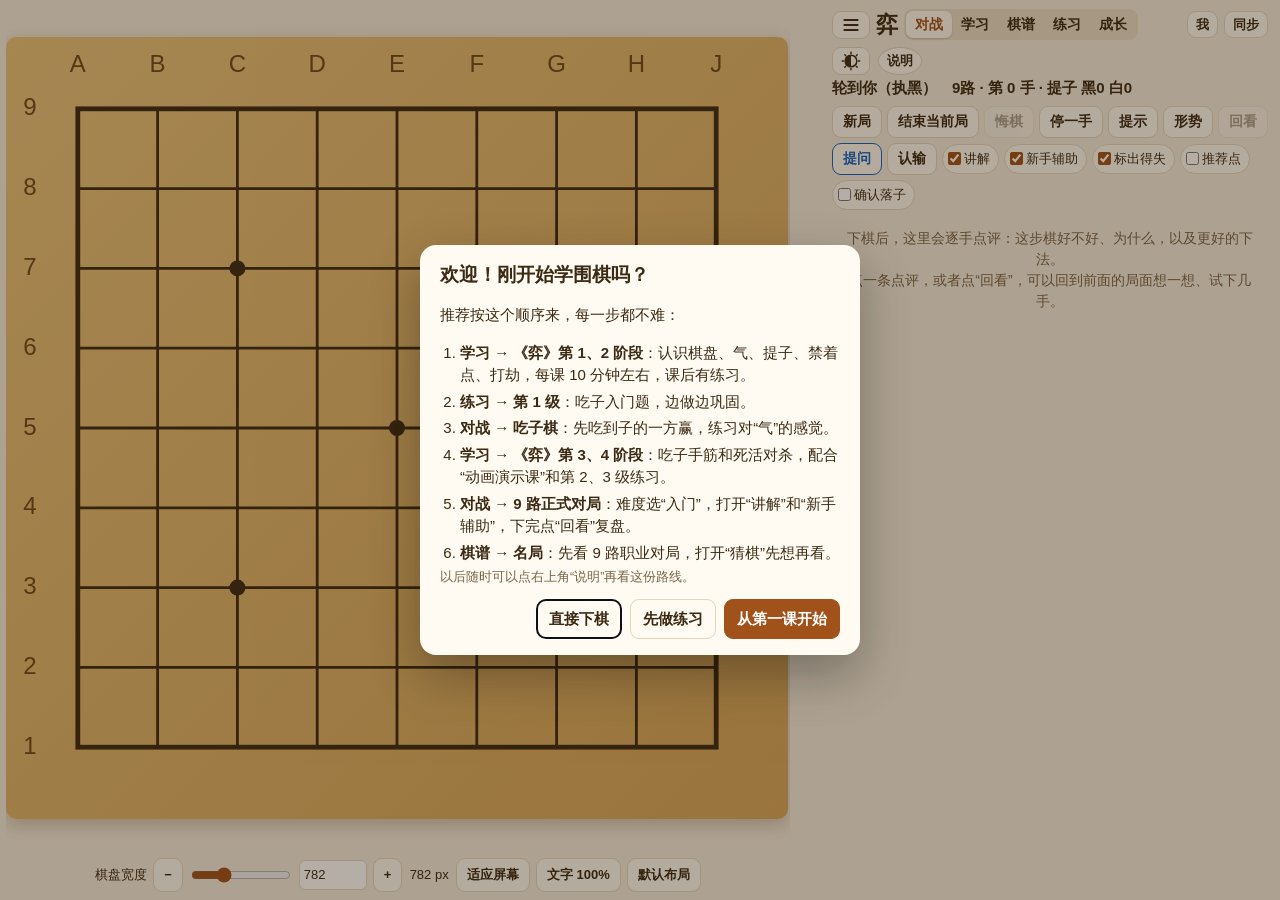
==== index.html @ 9d94fc03 "Publish web from d13f7ec43fe622331fa1c28236cfd9b14bc04760" ====
<!doctype html>
<html lang="zh-CN" data-game="go">
<head>
  <meta charset="utf-8">
  <meta name="viewport" content="width=device-width, initial-scale=1, viewport-fit=cover">
  <meta name="apple-mobile-web-app-capable" content="yes">
  <meta name="mobile-web-app-capable" content="yes">
  <meta name="apple-mobile-web-app-status-bar-style" content="default">
  <meta name="apple-mobile-web-app-title" content="弈">
  <meta name="theme-color" content="#f4ebdd">
  <script>try{var t=localStorage.getItem('weiqi-theme')||(matchMedia('(prefers-color-scheme: dark)').matches?'dark':'light');document.documentElement.dataset.theme=t;}catch(e){}</script>
  <meta name="color-scheme" content="light">
  <link rel="manifest" href="manifest.webmanifest">
  <link rel="apple-touch-icon" href="icons/icon-180.png">
  <link rel="icon" type="image/png" href="icons/icon-192.png">
  <link rel="stylesheet" href="app.css">
  <title>弈</title>
</head>
<body>
<div id="app">
  <header id="top">
    <h1>弈</h1>
    <div class="tabs" role="tablist">
      <button id="tabPlay" role="tab">对战</button>
      <button id="tabStudy" role="tab">学习</button>
      <button id="tabGames" role="tab">棋谱</button>
      <button id="tabPractice" role="tab">练习</button>
      <button id="tabGrowth" role="tab">成长</button>
    </div>
    <button id="btnUser" class="small user-chip">我</button>
    <button id="btnSync" class="small">同步</button>
    <button id="btnTheme" class="small" title="白天 / 夜晚" aria-label="切换白天 / 夜晚"><svg viewBox="0 0 24 24" fill="none" stroke="currentColor" stroke-width="1.8" stroke-linecap="round"><path d="M12 5a7 7 0 0 0 0 14z" fill="currentColor" stroke="none"/><path d="M12 5a7 7 0 0 1 0 14a5 5 0 0 0 0-14z" fill="currentColor" stroke="none" opacity=".35"/><circle cx="12" cy="12" r="7"/><path d="M12 1.5v1.5M12 21v1.5M4.6 4.6l1 1M18.4 18.4l1 1M1.5 12H3M21 12h1.5M4.6 19.4l1-1M18.4 5.6l1-1"/></svg></button>
    <button id="btnHelp" class="small">说明</button>
  </header>

  <section id="boardWrap">
    <canvas id="board" aria-label="棋盘"></canvas>
  </section>

  <aside id="side">
    <div id="wrBox" hidden>
      <div class="wr-labels"><span id="wrLeft"></span><span id="wrRight"></span></div>
      <div class="wrbar"><div id="wrFill"></div></div>
    </div>
    <div id="status"></div>

    <!-- 对战 -->
    <div id="playBar" class="bar">
      <button id="btnNew">新局</button>
      <button id="btnEnd" title="停止本局并保留棋谱，不计胜负">结束当前局</button>
      <button id="btnUndo">悔棋</button>
      <button id="btnPass">停一手</button>
      <button id="btnHint">提示</button>
      <button id="btnOwn">形势</button>
      <button id="btnReview">回看</button>
      <button id="btnAsk" class="ask-btn">提问</button>
      <button id="btnResign">认输</button>
      <label class="chip"><input type="checkbox" id="chkCoach">讲解</label>
      <label class="chip"><input type="checkbox" id="chkHelper">新手辅助</label>
      <label class="chip"><input type="checkbox" id="chkMarks">标出得失</label>
      <label class="chip"><input type="checkbox" id="chkCands">推荐点</label>
      <label class="chip"><input type="checkbox" id="chkConfirm">确认落子</label>
    </div>

    <!-- 回看（不改变对局） -->
    <div id="reviewBar" class="bar review" hidden>
      <b id="reviewText"></b>
      <button id="btnRvPrev">上一步</button>
      <button id="btnRvNext">下一步</button>
      <button id="btnRvClear">清除试下</button>
      <button id="btnRvBack" class="primary">回到当前</button>
    </div>

    <!-- 学习：课程与棋谱 -->
    <div id="studyBar" class="bar" hidden>
      <select id="selGame"></select>
      <button id="btnLsPrev">上一课</button>
      <button id="btnLsNext" class="primary">下一课</button>
      <button id="btnFirst">第一手</button>
      <button id="btnPrev">上一手</button>
      <button id="btnNext" class="primary">下一手</button>
      <button id="btnLast">最后一手</button>
      <button id="btnAuto">自动播放</button>
      <button id="btnGuess">猜棋</button>
      <button id="btnAsk2" class="ask-btn">提问</button>
      <input id="rngMove" type="range" min="0" value="0" aria-label="跳到第几手">
    </div>

    <!-- 练习 -->
    <div id="practiceBar" class="bar" hidden>
      <select id="selProblem"></select>
      <button id="btnPbPrev">上一题</button>
      <button id="btnPbNext" class="primary">下一题</button>
      <button id="btnPbRetry">重做</button>
      <button id="btnPbTip">提示</button>
      <button id="btnPbAnswer">看答案</button>
    </div>

    <div id="askPanel" class="cm ask" hidden>
      <div class="h"><b>提问</b><span class="wr">点问题，或直接输入</span>
        <button id="btnAISettings" class="small">AI 设置</button>
        <button id="btnAskClose" class="small">关闭</button></div>
      <div class="ask-chips">
        <button data-ask="lead">现在谁领先？</button>
        <button data-ask="best">下一手下哪里好？</button>
        <button data-ask="point">这里下怎么样？</button>
        <button data-ask="group">这块棋活吗？</button>
        <button data-ask="weak">哪块棋最危险？</button>
      </div>
      <form id="askForm" class="ask-form">
        <input id="askInput" type="search" enterkeyhint="send" placeholder="例如：什么是打劫？怎么做活？" autocomplete="off">
        <button class="primary small">问</button>
      </form>
      <div id="askAnswer"></div>
    </div>

    <div id="coach"></div>
  </aside>
</div>

<div id="updateBar" hidden>
  新版本已下载好 <button id="btnReload" class="small primary">立即更新</button>
</div>

<dialog id="dlgNew">
  <form method="dialog">
    <h2>对局设置</h2>
    <label class="row">玩法
      <select name="rule">
        <option value="normal">正式对局（围地盘，数子定胜负）</option>
        <option value="capture1">吃子棋：先吃到 1 个子获胜</option>
        <option value="capture3">吃子棋：先吃到 3 个子获胜</option>
        <option value="capture5">吃子棋：先吃到 5 个子获胜</option>
      </select>
    </label>
    <label class="row">对手
      <select name="opp">
        <option value="ai">AI（电脑）</option>
        <option value="human">真人（两个人在同一台设备上轮流下）</option>
      </select>
    </label>
    <label class="row">棋盘
      <select name="size">
        <option value="9">9 路（推荐入门）</option>
        <option value="13">13 路</option>
        <option value="19">19 路（正式棋盘）</option>
      </select>
    </label>
    <label class="row">我执
      <select name="human">
        <option value="1">黑棋（先行）</option>
        <option value="2">白棋（后行）</option>
      </select>
    </label>
    <label class="row">让子 <select name="handicap"></select></label>
    <label class="row">贴目
      <select name="komi">
        <option value="auto">自动（让子 0.5，否则 7.5）</option>
        <option value="7.5">7.5</option>
        <option value="6.5">6.5</option>
        <option value="5.5">5.5</option>
        <option value="3.5">3.5</option>
        <option value="0.5">0.5</option>
      </select>
    </label>
    <label class="row">AI 引擎 <select name="engine"></select></label>
    <label class="chip"><input type="checkbox" name="home">在家时用 Mac 上的 KataGo 最强网络</label>
    <p class="note" id="engineStatus"></p>
    <label class="row">AI 难度 <select name="level"></select></label>
    <p class="note" id="levelRec"></p>
    <label class="chip"><input type="checkbox" name="rated">计分对局（赢了加分、输了扣分；悔棋、提示会改为不计分）</label>
    <label class="row">AI 胜率控制
      <input name="target" type="range" min="20" max="100" step="5">
      <b id="targetText"></b>
    </label>
    <p class="note">吃子棋是刚学围棋时最好的练习：不用管地盘，谁先吃到规定数量的子谁赢，专门练习“气”和吃子。<br>胜率控制：100 = AI 全力下；调低后 AI 会挑选让自己胜率接近设定值的下法（越低越让着你）。</p>
    <menu>
      <button value="cancel">取消</button>
      <button value="apply">只改 AI 设置</button>
      <button value="ok" class="primary">开始新局</button>
    </menu>
    <p class="note version" id="versionText"></p>
  </form>
</dialog>

<dialog id="dlgWelcome">
  <form method="dialog">
    <h2>欢迎！刚开始学围棋吗？</h2>
    <p>推荐按这个顺序来，每一步都不难：</p>
    <ol class="path">
      <li><b>学习 → 《弈》第 1、2 阶段</b>：认识棋盘、气、提子、禁着点、打劫，每课 10 分钟左右，课后有练习。</li>
      <li><b>练习 → 第 1 级</b>：吃子入门题，边做边巩固。</li>
      <li><b>对战 → 吃子棋</b>：先吃到子的一方赢，练习对“气”的感觉。</li>
      <li><b>学习 → 《弈》第 3、4 阶段</b>：吃子手筋和死活对杀，配合“动画演示课”和第 2、3 级练习。</li>
      <li><b>对战 → 9 路正式对局</b>：难度选“入门”，打开“讲解”和“新手辅助”，下完点“回看”复盘。</li>
      <li><b>棋谱 → 名局</b>：先看 9 路职业对局，打开“猜棋”先想再看。</li>
    </ol>
    <p class="note">以后随时可以点右上角“说明”再看这份路线。</p>
    <menu>
      <button value="play">直接下棋</button>
      <button value="practice">先做练习</button>
      <button value="learn" class="primary">从第一课开始</button>
    </menu>
  </form>
</dialog>

<dialog id="dlgHelp">
  <form method="dialog">
    <h2>使用说明</h2>
    <div class="help">
      <h3>推荐学习路线（刚开始学）</h3>
      <ol>
        <li>学习 → 《弈》第 1、2 阶段（认识棋盘、气、提子、禁着点、打劫）</li>
        <li>练习 → 第 1 级吃子题</li>
        <li>对战 → 新局 → 玩法选“吃子棋”</li>
        <li>学习 → 《弈》第 3、4 阶段（吃子手筋、死活对杀），练习第 2、3 级</li>
        <li>对战 → 9 路正式对局（入门难度，打开讲解和新手辅助）</li>
        <li>棋谱 → 名局（先看 9 路，打开猜棋）</li>
      </ol>
      <h3>对战</h3>
      <ul>
        <li><b>落子</b>：手指按住棋盘会出现半透明的预览子和蓝色十字线，松开即落子。怕点错可以勾选“确认落子”，点两次才落子。</li>
        <li><b>新手辅助</b>：只剩一口气（被叫吃）的棋子会套上红圈；你要下一手会让自己被叫吃的棋时，会先提醒你，再点一次才下。</li>
        <li><b>讲解</b>：每下一手都有点评——最佳 / 好棋 / 可以 / 缓手 / 恶手，原因是什么，下得不好时告诉你更好的下法。</li>
        <li><b>回看</b>：想回到前面看看、想一想时用。可以一步步往前往后看，还可以在那个局面上“试下”几手，真正的对局不会被改变。看完点“回到当前”继续下。它和“悔棋”不同：悔棋会真的把棋退回去。</li>
        <li><b>提示 / 形势</b>：推荐下一手；显示双方地盘并估算谁领先。</li>
        <li><b>悔棋</b>：真正退回到你的上一手，重新下。</li>
        <li><b>停一手</b>：双方都没有好地方下时才停。双方连续停一手就终局数子，数子时点棋子可以切换死活。</li>
        <li><b>新局</b>：选择玩法（正式对局 / 吃子棋）、棋盘、执黑执白、让子、贴目、AI 难度，以及“AI 胜率控制”——调低后 AI 会故意放水。只想改难度，就点“只改 AI 设置”。</li>
      </ul>
      <h3>学习</h3>
      <ul>
        <li><b>《弈》系统课程</b>：9 个阶段 54 课，从第一次下棋一直到中盘、定式、官子和独立实战。每课有学习目标、讲解和课后练习（点棋盘、选择、填数字、按步走），全部答对这一课就标上“已学”。题目里的数字是点位编号，点“显示编号”可以在棋盘上对照。</li>
        <li><b>动画演示课</b>：27 课，把气、吃子手筋、死活、布局等用一步步的动画演示出来，适合配合《弈》的对应章节看。</li>
        <li><b>棋谱（单独的标签页）</b>：9 路、13 路、19 路职业对局，小棋盘从短的排起；19 路有耳赤之局、吴清源、聂卫平擂台赛、AlphaGo 等名局，重点手有专门讲解。你自己下过的每一盘也在这里（“我的对局”）。</li>
        <li><b>下一手 / 上一手</b>：一步步看；拖动滑块快速跳转；电脑上可以用键盘左右方向键。<b>自动播放</b>：每 3.5 秒走一步。</li>
        <li><b>猜棋</b>：先在棋盘上点你认为的下一手，再揭晓答案，猜错的位置用蓝色叉号标出。</li>
      </ul>
      <h3>我的对局</h3>
      <ul>
        <li>你下的每一盘棋都会自动保存在本机（下完、认输、或者没下完就开了新局都会保存）。在“棋谱”标签页的“我的对局”里可以一步步回看，每一手都有 AI 讲解，也可以打开猜棋。</li>
        <li>在“我的对局”里可以“导出全部对局记录”存成一个文件，换设备后“导入”合并，不会删除已有的记录。</li>
      </ul>
      <h3>练习</h3>
      <ul>
        <li>分 3 级：吃子入门、吃子技巧、对杀与死活。在棋盘上点你的答案，对了会演示完整的变化，错了会告诉你对方怎么应。</li>
        <li>卡住了点“提示”，还不会就点“看答案”。做完的题会标上“已完成”。</li>
      </ul>
      <h3>提问</h3>
      <ul>
        <li>点“提问”可以问：<b>现在谁领先？</b> <b>下一手下哪里好？</b> <b>这里下怎么样？</b>（再点棋盘上一个空点）<b>这块棋活吗？</b>（再点一块棋）<b>哪块棋最危险？</b></li>
        <li>也可以输入文字，例如“什么是打劫”“怎么做活”。引擎是离线的，不能像聊天机器人那样理解任意问题。</li>
      </ul>
      <h3>同步</h3>
      <p>先点右上角的用户名选择用户（可以从家里学习中心添加已有用户，例如初九），再点“同步”。之后只要在家里的网络里打开本应用，就会自动同步：每一盘对局记录、练习进度、《弈》的课程进度都会和其它设备、《弈》App 合并，不会删除任何记录。第一次使用需要在设备上安装一次家里的证书，步骤在同步窗口里。</p>
      <h3>关于离线和更新</h3>
      <p>AI 是内置在程序里的围棋引擎，完全离线运行，不联网、不调用大模型。默认使用 KataGo 的神经网络（10 层 128 通道，业余高段以上的棋力），配合搜索计算；讲解、形势判断、数子也都用它，比传统引擎准确得多。旧设备觉得慢，可以在“新局”里把引擎换成“快”的 6 层网络。第一次打开后，所有文件都保存在设备上，关掉以后从主屏幕图标打开照样能用，不需要一直开着。有网时打开，会自动下载新版本，底部提示“新版本已下载好”时点“立即更新”即可。</p>
    </div>
    <menu><button value="close" class="primary">知道了</button></menu>
  </form>
</dialog>

<dialog id="dlgSync">
  <form method="dialog">
    <h2>同步（家里的 Mac 学习中心）</h2>
    <p class="note">对局记录、练习进度和《弈》的课程进度，会和家里 Mac 上的“弈 · 学习中心”合并同步（只合并，不删除任何记录）。同一个用户在 iPad、手机、《弈》App 上的进度都会汇总在一起。</p>
    <label class="row">学习中心地址 <input id="syncServer" type="url" autocomplete="off" spellcheck="false"></label>
    <p id="syncStatus"></p>
    <details class="note">
      <summary>第一次使用：在这台设备上安装家里的证书</summary>
      <p>学习中心使用 https，需要设备信任家里 Mac 生成的根证书（每台设备只需做一次）：</p>
      <ol>
        <li>连上家里的 Wi-Fi，用浏览器打开 <b>http://VincentdeMac-mini.local:8766/ca.crt</b>（安卓打不开时用 http://192.168.1.9:8766/ca.crt）。</li>
        <li><b>iPad / iPhone</b>：允许下载描述文件 → 设置 → 通用 → VPN 与设备管理 → 安装；再到 设置 → 通用 → 关于本机 → 证书信任设置，打开这个证书的开关。</li>
        <li><b>安卓</b>：设置 → 安全 → 加密与凭据 → 安装证书 → CA 证书，选择下载的文件。</li>
      </ol>
    </details>
    <menu>
      <button value="close">关闭</button>
      <button type="button" id="btnSyncNow" class="primary">立即同步</button>
    </menu>
  </form>
</dialog>

<dialog id="dlgUser">
  <form method="dialog">
    <h2>用户</h2>
    <p class="note">每个用户有自己的对局记录、练习和课程进度。用户和家里 Mac 上“弈 · 学习中心”的用户是同一套：在这里选中的用户，同步时就合并到学习中心里同名同 ID 的用户（例如《弈》App 里的初九）。</p>
    <div id="userList" class="user-list"></div>
    <label class="row">新用户 <input id="userNewName" maxlength="24" placeholder="名字，例如：小明"><button type="button" id="btnUserAdd" class="small">添加</button></label>
    <label class="row">改名 <input id="userRename" maxlength="24"><button type="button" id="btnUserRename" class="small">保存</button></label>
    <div class="keys"><button type="button" id="btnUserFetch">从家里学习中心添加已有用户</button></div>
    <p id="userStatus" class="note"></p>
    <menu><button value="close" class="primary">完成</button></menu>
  </form>
</dialog>

<dialog id="dlgAI">
  <form method="dialog">
    <h2>AI 老师设置</h2>
    <p class="note">关于棋盘的精确问题（气、地盘、断点、能吃的棋……）由本机引擎离线回答。其它问题交给大模型，并附上引擎算好的局面事实。按下面的顺序尝试，前一个不可用就用下一个。</p>
    <label class="row">优先顺序
      <select id="aiOrder">
        <option value="openrouter,local,deepseek">OpenRouter 免费 → 家里 Mac → DeepSeek</option>
        <option value="local,openrouter,deepseek">家里 Mac → OpenRouter 免费 → DeepSeek</option>
        <option value="deepseek,openrouter,local">DeepSeek → OpenRouter 免费 → 家里 Mac</option>
      </select>
    </label>
    <h3>OpenRouter（免费模型）</h3>
    <label class="row"><input type="checkbox" id="aiUseOR"> 启用</label>
    <label class="row">API 密钥 <input id="aiORKey" type="password" autocomplete="off" placeholder="sk-or-…"></label>
    <label class="row">模型 <select id="aiORModel"></select></label>
    <h3>家里 Mac 的本地模型（Ollama）</h3>
    <label class="row"><input type="checkbox" id="aiUseLocal"> 启用</label>
    <p id="aiLocalState" class="note"></p>
    <h3>DeepSeek（付费，很便宜）</h3>
    <label class="row"><input type="checkbox" id="aiUseDS"> 启用</label>
    <label class="row">API 密钥 <input id="aiDSKey" type="password" autocomplete="off" placeholder="sk-…"></label>
    <p class="note">密钥只保存在这台设备的浏览器里，不会同步到学习中心或别的地方。</p>
    <pre id="aiTestOut" class="note"></pre>
    <menu>
      <button type="button" id="btnAITest">测试</button>
      <button value="close">取消</button>
      <button type="button" id="btnAISave" class="primary">保存</button>
    </menu>
  </form>
</dialog>

<dialog id="dlgMsg">
  <form method="dialog">
    <h2 id="msgTitle"></h2>
    <p id="msgText"></p>
    <menu id="msgMenu"></menu>
  </form>
</dialog>

<div id="toast" hidden></div>
<input id="fileImport" type="file" accept="application/json,.json" hidden>

<script src="menu.js"></script>
<script src="growth.js"></script>
<script src="engine.js"></script>
<script src="games.js"></script>
<script src="problems.js"></script>
<script src="faq.js"></script>
<script src="board-view.js"></script>
<script src="app.js"></script>
<script src="assistant.js"></script>
</body>
</html>
---- app.css ----
:root {
  --bg: #f4ebdd;
  --card: #fffaf2;
  --line: #e4d5bd;
  --ink: #3b2a14;
  --muted: #7a6446;
  --accent: #a0521a;
  --accent-ink: #fff;
  --best: #6a1b9a;
  --good: #2e7d32;
  --ok: #558b2f;
  --warn: #e65100;
  --bad: #c62828;
  --blue: #1565c0;
  --note: #fff3d6;
  --tab: #e9dcc6;
  --on: #efe0c8;
  --field: #fff;
  --bluebg: var(--bluebg);
  --blueline: var(--blueline);
  --track: #cfc2ae;
  --bwfill: #222;
  --shadow: rgba(80, 50, 10, .25);
  color-scheme: light;
}
/* 夜晚模式 */
:root[data-theme="dark"] {
  --bg: #1b1814;
  --card: #26221c;
  --line: #3d362c;
  --ink: #ece3d4;
  --muted: #a8998a;
  --accent: #e0915a;
  --accent-ink: #1b1814;
  --best: #ce93d8;
  --good: #81c784;
  --ok: #aed581;
  --warn: #ffb74d;
  --bad: #ef9a9a;
  --blue: #90caf9;
  --note: #3a3122;
  --tab: #2f2a23;
  --on: #3a3226;
  --field: #1f1c17;
  --bluebg: #1d2a3a;
  --blueline: #34506e;
  --track: #4a4339;
  --bwfill: #050505;
  --shadow: rgba(0, 0, 0, .5);
  color-scheme: dark;
}
#btnTheme { padding: 2px 6px; line-height: 0; }
#btnTheme svg { width: 20px; height: 20px; display: block; }

* { box-sizing: border-box; }
[hidden] { display: none !important; }

html, body {
  margin: 0;
  background: var(--bg);
  color: var(--ink);
  font: 15px/1.5 -apple-system, BlinkMacSystemFont, "PingFang SC", "Hiragino Sans GB", "Noto Sans SC", "Microsoft YaHei", sans-serif;
  -webkit-text-size-adjust: 100%;
  -webkit-tap-highlight-color: transparent;
}

/* 竖屏 / 手机：标题、棋盘、讲解依次向下，整页滚动 */
#app {
  display: grid;
  grid-template-columns: minmax(0, 1fr);
  grid-template-areas: "top" "board" "side";
  min-height: 100dvh;
  padding: env(safe-area-inset-top) env(safe-area-inset-right) env(safe-area-inset-bottom) env(safe-area-inset-left);
}
#top { grid-area: top; }
#boardWrap { grid-area: board; }
#side { grid-area: side; }

/* 自由分区：分隔条按像素改变解答区域，棋盘按剩余空间实时适应。 */
html.board-layout-page, html.board-layout-page body { height: 100%; overflow: hidden; }
#app.board-layout-resizable {
  height: 100dvh;
  min-height: 0;
  grid-template-rows: auto minmax(0, 1fr) 24px minmax(0, var(--coach-pane-size, clamp(160px, 32dvh, 340px)));
  grid-template-areas: "top" "board" "divider" "side";
}
.board-layout-resizable #boardWrap { justify-content: flex-start; }
.board-layout-resizable #side { min-height: 0; min-width: 0; overflow: auto; overscroll-behavior: contain; -webkit-overflow-scrolling: touch; }
.board-layout-resizable #side > * { flex-shrink: 0; }
#app.board-layout-resizable #side > #coach { flex: 0 0 auto; overflow: visible; }
.board-pane-divider { grid-area: divider; display: flex; align-items: center; justify-content: center; cursor: row-resize; touch-action: none; user-select: none; border-radius: 6px; }
.board-pane-divider:hover, .board-pane-divider:focus-visible { background: var(--tab); outline: 2px solid var(--accent); outline-offset: -2px; }
.board-pane-handle { width: 54px; height: 5px; border-radius: 4px; background: var(--muted); opacity: .7; }
.board-pane-resizing { user-select: none; }

/* 横屏（iPad 横放 / 电脑）：棋盘在左，右侧整列留给讲解 */
@media (min-aspect-ratio: 1/1) {
  html, body { height: 100%; overflow: hidden; }
  #app {
    height: 100dvh;
    grid-template-columns: minmax(0, 1fr) clamp(320px, 36vw, 460px);
    grid-template-rows: auto minmax(0, 1fr);
    grid-template-areas: "board top" "board side";
  }
  #top { padding: 10px 14px 4px 6px; }
  #side { min-height: 0; padding: 0 14px 10px 6px; }
  #side > * { flex-shrink: 0; }
  #side > #coach { flex: 1 1 auto; min-height: 0; overflow-y: auto; -webkit-overflow-scrolling: touch; }
  #app.board-layout-resizable {
    grid-template-columns: minmax(0, 1fr) 24px minmax(0, var(--coach-pane-size, clamp(200px, 36vw, 460px)));
    grid-template-rows: auto minmax(0, 1fr);
    grid-template-areas: "board divider top" "board divider side";
  }
  .board-pane-divider { cursor: col-resize; }
  .board-pane-handle { width: 5px; height: 54px; }
}

#top {
  display: flex;
  align-items: center;
  gap: 10px;
  padding: 8px 12px 2px;
}
#top h1 { margin: 0; font-size: 18px; white-space: nowrap; }
#wrText { margin-left: auto; font-size: 15px; white-space: nowrap; color: var(--accent); }

.tabs { display: flex; background: var(--tab); border-radius: 9px; padding: 2px; }
.tabs button { border: none; background: none; padding: 3px 12px; font-size: 14px; border-radius: 7px; }
.tabs button.on { background: var(--card); box-shadow: 0 1px 2px rgba(0, 0, 0, .15); color: var(--accent); }

#boardWrap {
  position: relative;
  display: flex;
  flex-direction: column;
  align-items: center;
  justify-content: center;
  padding: 6px;
  min-height: 0;
  min-width: 0;
  overflow: hidden;
}
.board-viewport { width: 100%; min-width: 0; min-height: 0; overflow: auto; overscroll-behavior: contain; -webkit-overflow-scrolling: touch; }
.board-viewport:focus-visible { outline: 2px solid var(--blue); outline-offset: -2px; }
.board-stage { display: flex; align-items: center; justify-content: center; }
.board-stage #board { flex: 0 0 auto; }
.board-enlarged #board { touch-action: pan-x pan-y pinch-zoom; }
.board-display-controls { display: flex; flex-wrap: wrap; flex: 0 0 auto; align-items: center; justify-content: center; gap: 6px; width: 100%; padding-top: 8px; font-size: 13px; }
.board-display-controls input[type=range] { width: 100px; min-width: 60px; max-width: 22vw; }
.board-display-controls input[type=number] { width: 68px; min-width: 0; padding: 4px; border: 1px solid var(--line); border-radius: 6px; background: var(--field); color: var(--ink); font: inherit; }
.board-display-controls output { min-width: 3.2em; font-variant-numeric: tabular-nums; text-align: center; }
.board-display-controls button { min-height: 34px; }
@media (max-width: 600px) { .board-display-controls input[type=range] { display: none; } }
#board {
  display: block;
  touch-action: none;
  border-radius: 10px;
  box-shadow: 0 6px 18px var(--shadow);
  -webkit-user-select: none;
  user-select: none;
}

#side { display: flex; flex-direction: column; gap: 6px; padding: 0 12px 12px; }
#status { font-size: calc(15px * var(--coach-scale, 1)); font-weight: 600; white-space: pre-line; }

.bar { display: flex; flex-wrap: wrap; gap: 5px; align-items: center; }
.bar button { padding: 5px 10px; font-size: 13.5px; }
.bar select { font-size: 13.5px; padding: 4px 6px; max-width: 100%; }
#selGame { flex: 1 1 100%; }
#rngMove { flex: 1 1 100%; accent-color: var(--accent); margin: 2px 0; }

button {
  font: inherit;
  font-weight: 600;
  color: var(--ink);
  background: var(--card);
  border: 1px solid var(--line);
  border-radius: 9px;
  padding: 8px 12px;
  cursor: pointer;
}
button:active { transform: translateY(1px); }
button:disabled { opacity: .4; cursor: default; }
button.primary { background: var(--accent); color: var(--accent-ink); border-color: var(--accent); }
button.on { background: var(--on); border-color: var(--accent); }
button.small { padding: 3px 10px; font-size: 13px; }

.chip {
  display: inline-flex;
  align-items: center;
  gap: 3px;
  font-size: 13px;
  padding: 4px 8px 4px 5px;
  border: 1px solid var(--line);
  border-radius: 20px;
  background: var(--card);
  white-space: nowrap;
}
.chip input { accent-color: var(--accent); margin: 0; }

.narrow-only { display: none; }
@media (max-width: 600px) {
  .wide-only { display: none !important; }
  .narrow-only { display: inline-block; }
  #top h1 { font-size: 16px; }
}

select {
  font: inherit;
  padding: 5px 6px;
  border-radius: 8px;
  border: 1px solid var(--line);
  background: var(--field);
  color: var(--ink);
}
label.row { display: flex; align-items: center; gap: 8px; font-size: 14px; margin: 5px 0; }
label.row select, label.row input[type=range] { flex: 1; min-width: 0; }
input[type=range] { accent-color: var(--accent); }
#targetText { min-width: 4.5em; text-align: right; font-size: 13px; }
.note { margin: 2px 0 4px; color: var(--muted); font-size: 12.5px; }
.note.version { text-align: right; margin-top: 8px; }

#coach { display: flex; flex-direction: column; gap: 8px; padding-bottom: 8px; }
#coach .lesson-text { font-size: calc(15.5px * var(--coach-scale, 1)); }

.cm {
  background: var(--card);
  border: 1px solid var(--line);
  border-left: 4px solid var(--line);
  border-radius: 10px;
  padding: 7px 10px;
  font-size: calc(14.5px * var(--coach-scale, 1));
}
.cm[data-j] { cursor: pointer; }
.cm.ai { border-left-color: #9e9e9e; }
.cm.best { border-left-color: var(--best); }
.cm.good { border-left-color: var(--good); }
.cm.ok { border-left-color: var(--ok); }
.cm.slow { border-left-color: var(--warn); }
.cm.bad { border-left-color: var(--bad); }
.cm.hint { border-left-color: var(--blue); }
.cm.game { border-left-color: var(--accent); }
.cm.viewing { outline: 2px solid var(--blue); }
.cm .h { display: flex; flex-wrap: wrap; align-items: baseline; gap: 2px 8px; }
.cm .wr { color: var(--muted); font-size: 12.5px; margin-left: auto; }
.cm ul { margin: 4px 0 0; padding-left: 18px; }
.cm li { margin: 1px 0; }
.cm .better { margin-top: 6px; padding-top: 6px; border-top: 1px dashed var(--line); }
.cm .better b { color: var(--blue); }
.cm .key { background: var(--note); border-radius: 8px; padding: 6px 8px; margin-top: 6px; }
.cm p { margin: 4px 0 0; }
.tag { font-size: 12px; font-weight: 700; padding: 0 6px; border-radius: 6px; color: var(--bg); }
.tag.best { background: var(--best); }
.tag.good { background: var(--good); }
.tag.ok { background: var(--ok); }
.tag.slow { background: var(--warn); }
.tag.bad { background: var(--bad); }
.keys { display: flex; flex-wrap: wrap; gap: 5px; margin-top: 6px; }
.keys button { font-size: 12.5px; padding: 2px 8px; font-weight: 500; }
.keys button.on { border-color: var(--accent); background: var(--note); }
.empty { color: var(--muted); font-size: 14px; text-align: center; padding: 12px; }

#viewBanner {
  position: absolute;
  left: 50%;
  bottom: 12px;
  transform: translateX(-50%);
  display: flex;
  align-items: center;
  gap: 10px;
  background: rgba(33, 33, 33, .88);
  color: #fff;
  font-size: 13px;
  padding: 5px 6px 5px 14px;
  border-radius: 20px;
  white-space: nowrap;
  max-width: 96%;
  overflow: hidden;
}

#updateBar, #toast {
  position: fixed;
  left: 50%;
  transform: translateX(-50%);
  background: rgba(33, 33, 33, .92);
  color: #fff;
  padding: 7px 10px 7px 16px;
  border-radius: 22px;
  font-size: 14px;
  z-index: 10;
  max-width: 92vw;
  text-align: center;
}
#toast { top: calc(env(safe-area-inset-top) + 14px); padding: 8px 16px; }
#updateBar { bottom: calc(env(safe-area-inset-bottom) + 16px); display: flex; gap: 10px; align-items: center; }

dialog {
  border: none;
  border-radius: 16px;
  padding: 16px 20px;
  width: min(440px, 94vw);
  background: var(--card);
  color: var(--ink);
  box-shadow: 0 20px 50px rgba(0, 0, 0, .3);
}
dialog::backdrop { background: rgba(40, 25, 5, .35); }
dialog h2 { margin: 0 0 8px; font-size: 19px; }
dialog p { white-space: pre-line; }
dialog menu { display: flex; flex-wrap: wrap; justify-content: flex-end; gap: 8px; padding: 0; margin: 12px 0 0; }
.more-list { display: flex; flex-direction: column; align-items: flex-start; gap: 8px; }
.more-list .chip { font-size: 15px; padding: 6px 12px 6px 8px; }

#btnHelp { margin-left: 2px; padding: 2px 9px; border-radius: 50%; }
#dlgHelp { width: min(560px, 94vw); max-height: 88dvh; }
.help { overflow-y: auto; max-height: calc(88dvh - 130px); font-size: 14.5px; }
.help h3 { margin: 10px 0 4px; font-size: 16px; color: var(--accent); }
.help ul { margin: 0; padding-left: 18px; }
.help li { margin: 3px 0; }
.help p { margin: 4px 0; }

.ask-btn { border-color: var(--blue); color: var(--blue); }
.ask-btn.on { background: var(--bluebg); }
.cm.ask { border-left-color: var(--blue); }
.cm.ask .h button { margin-left: 6px; }
.ask-chips { display: flex; flex-wrap: wrap; gap: 5px; margin: 6px 0; }
.ask-chips button { font-size: 13px; padding: 3px 9px; font-weight: 500; }
.ask-chips button.on { border-color: var(--blue); background: var(--bluebg); }
.ask-form { display: flex; gap: 6px; }
.ask-form input { flex: 1; min-width: 0; font: inherit; font-size: 14px; padding: 5px 8px; border: 1px solid var(--line); border-radius: 8px; background: var(--field); color: var(--ink); }
#askAnswer:not(:empty) { margin-top: 8px; padding-top: 6px; border-top: 1px dashed var(--line); }
#askAnswer .q { color: var(--blue); font-weight: 600; }
@media (min-aspect-ratio: 1/1) { #askPanel { max-height: 45%; overflow-y: auto; } }

/* v2.3 */
.bar.review { background: var(--bluebg); border: 1px solid var(--blueline); border-radius: 10px; padding: 6px; }
.bar.review b { flex: 1 1 100%; font-size: 13.5px; color: var(--blue); }
#selProblem { flex: 1 1 100%; }
.path { padding-left: 20px; margin: 4px 0; }
.path li { margin: 4px 0; }
.help ol { margin: 0; padding-left: 20px; }
.cm .prompt { font-size: 16px; font-weight: 700; }
.cm.right { border-left-color: var(--good); }
.cm.wrong { border-left-color: var(--bad); }
@media (max-width: 600px) {
  #top h1 { display: none; }
  #top { gap: 8px; }
  .tabs button { padding: 3px 10px; }
}
#app { align-content: start; }
.tabs button, #top .small { white-space: nowrap; }
#top { flex-wrap: wrap; row-gap: 4px; }
#dlgSync input[type=url], #dlgSync input:not([type]) { flex: 1; min-width: 0; font: inherit; font-size: 14px; padding: 5px 8px; border: 1px solid var(--line); border-radius: 8px; }
#dlgSync details { margin-top: 8px; }
#dlgSync ol { padding-left: 18px; margin: 4px 0; }

/* v2.6 */
#top { flex-wrap: wrap; }
#top h1 { font-size: 22px; }
.user-chip { margin-left: auto; max-width: 9em; overflow: hidden; text-overflow: ellipsis; }
#wrBox .wr-labels { display: flex; justify-content: space-between; font-size: 13px; font-weight: 700; }
#wrBox .wrbar { height: 8px; border-radius: 4px; background: var(--track); overflow: hidden; margin-top: 2px; }
#wrFill { height: 100%; width: 50%; background: var(--accent); transition: width .4s; }
#wrBox.bw #wrFill { background: var(--bwfill); }
.user-list { display: flex; flex-direction: column; gap: 6px; margin: 6px 0; }
.user-list button { text-align: left; }
.user-list button.on { border-color: var(--accent); background: var(--note); }
#dlgUser input, #dlgAI input[type=password], #dlgAI select { flex: 1; min-width: 0; font: inherit; font-size: 14px; padding: 5px 8px; border: 1px solid var(--line); border-radius: 8px; }
#dlgAI { width: min(520px, 94vw); max-height: 90dvh; }
#dlgAI h3 { margin: 10px 0 2px; font-size: 15px; color: var(--accent); }
#aiTestOut { white-space: pre-wrap; margin: 6px 0 0; }
#askAnswer { max-height: 50vh; overflow-y: auto; }
.chat-q { font-weight: 700; color: var(--blue); margin-top: 8px; }
.chat-a { margin: 2px 0 4px; }
.chat-a p { margin: 3px 0; }
.src { margin-top: 2px; }
.summary h4 { margin: 8px 0 2px; font-size: 15px; }
@media (max-width: 600px) { #top h1 { display: block; font-size: 20px; } }

#top { gap: 6px; }
.tabs button { padding: 3px 9px; }
#top .small { padding: 3px 8px; }

/* v3.1 夜晚模式：对话框里的输入框 */
#dlgSync input, #dlgUser input, #dlgAI input, #dlgAI select { background: var(--field); color: var(--ink); }

/* v3.3 菜单 */
#btnMenu { padding: 2px 6px; line-height: 0; }
#btnMenu svg { width: 20px; height: 20px; display: block; }
#menuShade { position: fixed; inset: 0; background: rgba(0, 0, 0, .35); z-index: 20; }
#menuPanel {
  position: absolute; top: 0; left: 0; bottom: 0; width: min(300px, 82vw);
  background: var(--card); color: var(--ink); box-shadow: 4px 0 20px rgba(0, 0, 0, .3);
  padding: calc(env(safe-area-inset-top) + 14px) 12px 12px calc(env(safe-area-inset-left) + 12px);
  display: flex; flex-direction: column; gap: 8px; overflow-y: auto;
}
.menu-title { font-size: 18px; font-weight: 700; margin: 2px 4px 6px; }
.menu-item { display: flex; flex-direction: column; gap: 2px; padding: 10px 12px; border-radius: 10px; border: 1px solid var(--line); color: var(--ink); text-decoration: none; }
.menu-item b { font-size: 16px; }
.menu-item span { font-size: 12.5px; color: var(--muted); }
.menu-item.on { border-color: var(--accent); background: var(--on); }
.menu-item.on b { color: var(--accent); }

/* v3.6 成长 */
.growth .g-rank { display: flex; gap: 14px; align-items: center; }
.g-big { font-size: 30px; font-weight: 800; color: var(--accent); white-space: nowrap; }
.g-bar { height: 7px; border-radius: 4px; background: var(--track); overflow: hidden; margin: 5px 0 3px; }
.g-bar div { height: 100%; background: var(--accent); }
.g-tag { display: inline-block; font-size: 12px; font-weight: 700; padding: 0 6px; margin-left: 6px; border-radius: 6px; background: var(--note); }
.g-tag.good { color: var(--good); } .g-tag.bad { color: var(--bad); }
.g-chart { width: 100%; height: 90px; margin-top: 6px; }
.g-line { fill: none; stroke: var(--accent); stroke-width: 2; vector-effect: non-scaling-stroke; }
.g-grid { stroke: var(--line); stroke-width: 1; vector-effect: non-scaling-stroke; }
.g-lbl { font-size: 8px; fill: var(--muted); }
.g-plan, .g-weak, .g-log, .g-rules { margin: 4px 0; padding-left: 4px; list-style: none; }
.g-plan li, .g-weak li, .g-log li { margin: 5px 0; }
.g-plan li.done { color: var(--muted); }
.g-rules { padding-left: 16px; list-style: disc; font-size: 13.5px; }
.g-log b.up { color: var(--good); } .g-log b.down { color: var(--bad); }
.feedback.ok { color: var(--good); font-weight: 700; }
.feedback.no { color: var(--bad); font-weight: 700; }
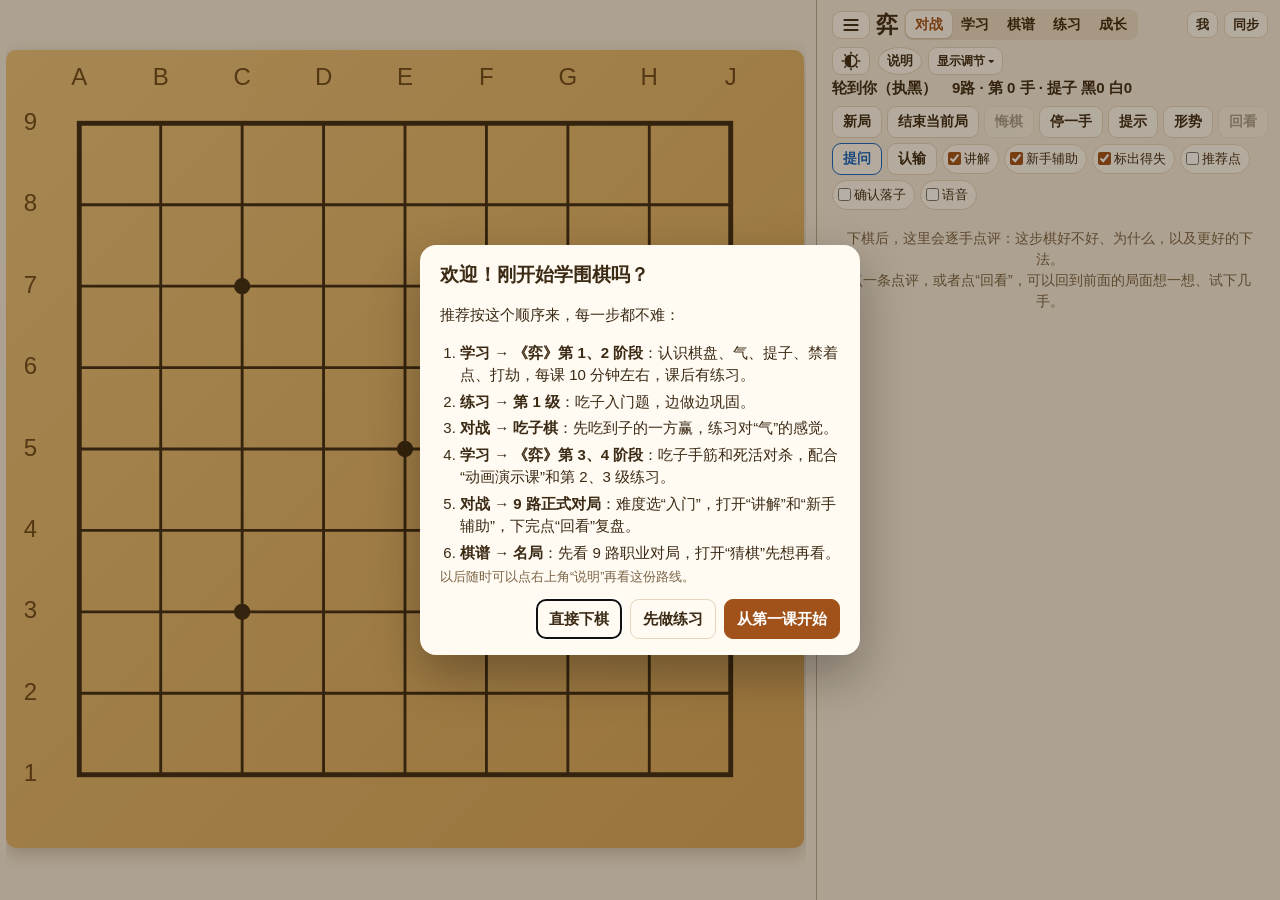
==== commit 0e37ee54: "Publish web from 376e7e7a126a754eadae074e39bc5e2826ed65d4" ====
--- a/index.html
+++ b/index.html
@@ -60,6 +60,8 @@
       <label class="chip"><input type="checkbox" id="chkMarks">标出得失</label>
       <label class="chip"><input type="checkbox" id="chkCands">推荐点</label>
       <label class="chip"><input type="checkbox" id="chkConfirm">确认落子</label>
+      <label class="chip"><input type="checkbox" id="chkVoice">语音</label>
+      <button id="btnVoiceCfg" class="small" hidden>语音设置</button>
     </div>
 
     <!-- 回看（不改变对局） -->
@@ -227,6 +229,7 @@
         <li><b>悔棋</b>：真正退回到你的上一手，重新下。</li>
         <li><b>停一手</b>：双方都没有好地方下时才停。双方连续停一手就终局数子，数子时点棋子可以切换死活。</li>
         <li><b>新局</b>：选择玩法（正式对局 / 吃子棋）、棋盘、执黑执白、让子、贴目、AI 难度，以及“AI 胜率控制”——调低后 AI 会故意放水。只想改难度，就点“只改 AI 设置”。</li>
+        <li><b>语音播报</b>：勾选“语音”，每一手棋都会念出来（“白棋，第 5 列，第 3 行”），吃子会多念一句。手机放在棋盘旁边、眼睛看着真实棋盘就能下，睡前也不伤眼。点“语音设置”可以改念法（也可以念成 D4 那样的坐标）、语速，以及只念 AI 的手、让屏幕常亮。语音是本机自带的语音合成，不联网。</li>
       </ul>
       <h3>学习</h3>
       <ul>
@@ -295,6 +298,34 @@
   </form>
 </dialog>
 
+<dialog id="dlgVoice">
+  <form method="dialog">
+    <h2>语音播报</h2>
+    <p class="note">开着的时候，每一手棋都会念出来——例如“白棋，第 5 列，第 3 行”。手机放在棋盘旁边，眼睛看着真实棋盘就能下，不用一直盯着屏幕。</p>
+    <label class="row">念法
+      <select id="voiceStyle">
+        <option value="zh">第 5 列，第 3 行（从左数、从下数，真棋盘上最好数）</option>
+        <option value="letters">D4（和屏幕上的坐标一样）</option>
+      </select>
+    </label>
+    <label class="row">念谁的手
+      <select id="voiceScope">
+        <option value="all">双方都念</option>
+        <option value="ai">只念 AI 的（你下完不看屏幕也能接着下）</option>
+      </select>
+    </label>
+    <label class="row">语速 <input id="voiceRate" type="range" min="0.6" max="1.6" step="0.1"><b id="voiceRateText"></b></label>
+    <label class="chip"><input type="checkbox" id="voiceTurn">AI 下完提醒“轮到你了”</label>
+    <label class="chip"><input type="checkbox" id="voiceWake">播报时屏幕常亮</label>
+    <p class="note" id="voiceStatus"></p>
+    <p class="note">吃子的那一手会多念一句“吃掉 N 子”。语音由设备自带的语音合成完成，不联网、不上传任何内容。</p>
+    <menu>
+      <button type="button" id="btnVoiceTest">试听</button>
+      <button value="close" class="primary">完成</button>
+    </menu>
+  </form>
+</dialog>
+
 <dialog id="dlgAI">
   <form method="dialog">
     <h2>AI 老师设置</h2>
@@ -344,6 +375,7 @@
 <script src="problems.js"></script>
 <script src="faq.js"></script>
 <script src="board-view.js"></script>
+<script src="voice.js"></script>
 <script src="app.js"></script>
 <script src="assistant.js"></script>
 </body>
--- a/app.css
+++ b/app.css
@@ -81,16 +81,18 @@
 #app.board-layout-resizable {
   height: 100dvh;
   min-height: 0;
-  grid-template-rows: auto minmax(0, 1fr) 24px minmax(0, var(--coach-pane-size, clamp(160px, 32dvh, 340px)));
+  grid-template-rows: auto minmax(0, 1fr) 8px minmax(0, var(--coach-pane-size, clamp(160px, 32dvh, 340px)));
   grid-template-areas: "top" "board" "divider" "side";
 }
 .board-layout-resizable #boardWrap { justify-content: flex-start; }
 .board-layout-resizable #side { min-height: 0; min-width: 0; overflow: auto; overscroll-behavior: contain; -webkit-overflow-scrolling: touch; }
 .board-layout-resizable #side > * { flex-shrink: 0; }
 #app.board-layout-resizable #side > #coach { flex: 0 0 auto; overflow: visible; }
-.board-pane-divider { grid-area: divider; display: flex; align-items: center; justify-content: center; cursor: row-resize; touch-action: none; user-select: none; border-radius: 6px; }
-.board-pane-divider:hover, .board-pane-divider:focus-visible { background: var(--tab); outline: 2px solid var(--accent); outline-offset: -2px; }
-.board-pane-handle { width: 54px; height: 5px; border-radius: 4px; background: var(--muted); opacity: .7; }
+.board-pane-divider { grid-area: divider; position: relative; z-index: 1; display: flex; align-items: center; justify-content: center; cursor: row-resize; touch-action: none; user-select: none; }
+.board-pane-divider::before { content: ''; position: absolute; inset: -8px 0; }
+.board-pane-divider:focus-visible { outline: none; }
+.board-pane-handle { width: 100%; height: 1px; background: var(--muted); opacity: .5; pointer-events: none; }
+.board-pane-divider:hover .board-pane-handle, .board-pane-divider:focus-visible .board-pane-handle { background: var(--accent); opacity: 1; }
 .board-pane-resizing { user-select: none; }
 
 /* 横屏（iPad 横放 / 电脑）：棋盘在左，右侧整列留给讲解 */
@@ -107,12 +109,13 @@
   #side > * { flex-shrink: 0; }
   #side > #coach { flex: 1 1 auto; min-height: 0; overflow-y: auto; -webkit-overflow-scrolling: touch; }
   #app.board-layout-resizable {
-    grid-template-columns: minmax(0, 1fr) 24px minmax(0, var(--coach-pane-size, clamp(200px, 36vw, 460px)));
+    grid-template-columns: minmax(0, 1fr) 8px minmax(0, var(--coach-pane-size, clamp(200px, 36vw, 460px)));
     grid-template-rows: auto minmax(0, 1fr);
     grid-template-areas: "board divider top" "board divider side";
   }
   .board-pane-divider { cursor: col-resize; }
-  .board-pane-handle { width: 5px; height: 54px; }
+  .board-pane-divider::before { inset: 0 -8px; }
+  .board-pane-handle { width: 1px; height: 100%; }
 }
 
 #top {
@@ -149,6 +152,10 @@
 .board-display-controls input[type=number] { width: 68px; min-width: 0; padding: 4px; border: 1px solid var(--line); border-radius: 6px; background: var(--field); color: var(--ink); font: inherit; }
 .board-display-controls output { min-width: 3.2em; font-variant-numeric: tabular-nums; text-align: center; }
 .board-display-controls button { min-height: 34px; }
+.board-display-controls[hidden] { display: none; }
+.board-display-panel { display: flex; flex-wrap: wrap; align-items: center; justify-content: center; gap: 6px; width: 100%; }
+.board-display-panel[hidden] { display: none; }
+#boardDisplayToggle { min-height: 28px; padding: 3px 10px; font-size: 12px; }
 @media (max-width: 600px) { .board-display-controls input[type=range] { display: none; } }
 #board {
   display: block;
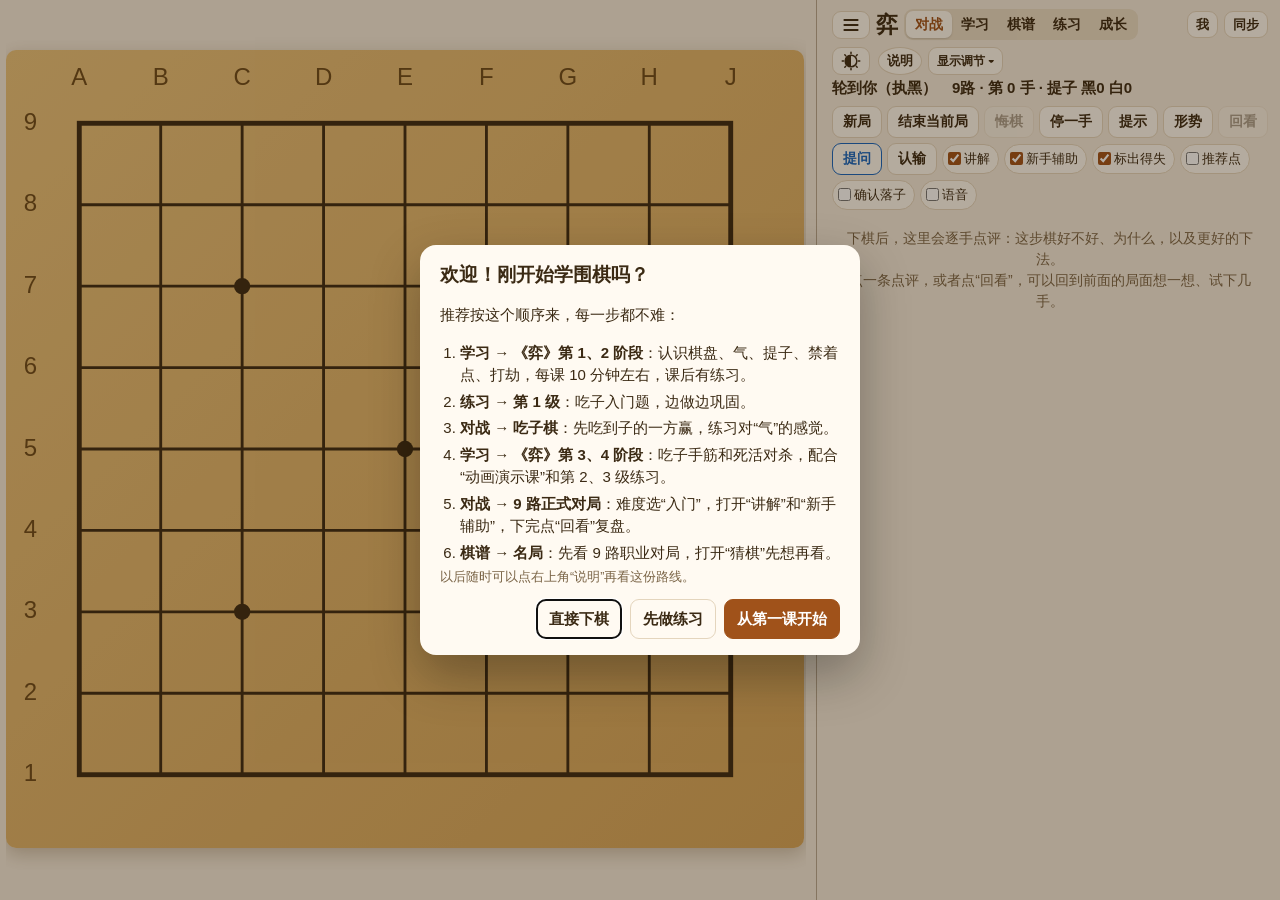
==== commit 6baba8b3: "Publish web from 81c99bc21b668ef64dc4a1a40c186300a2340010" ====
--- a/index.html
+++ b/index.html
@@ -229,7 +229,7 @@
         <li><b>悔棋</b>：真正退回到你的上一手，重新下。</li>
         <li><b>停一手</b>：双方都没有好地方下时才停。双方连续停一手就终局数子，数子时点棋子可以切换死活。</li>
         <li><b>新局</b>：选择玩法（正式对局 / 吃子棋）、棋盘、执黑执白、让子、贴目、AI 难度，以及“AI 胜率控制”——调低后 AI 会故意放水。只想改难度，就点“只改 AI 设置”。</li>
-        <li><b>语音播报</b>：勾选“语音”，每一手棋都会念出来（“白棋，第 5 列，第 3 行”），吃子会多念一句。手机放在棋盘旁边、眼睛看着真实棋盘就能下，睡前也不伤眼。点“语音设置”可以改念法（也可以念成 D4 那样的坐标）、语速，以及只念 AI 的手、让屏幕常亮。语音是本机自带的语音合成，不联网。</li>
+        <li><b>语音播报</b>：勾选“语音”，每一手棋都会念出来（“白棋，第 5 列，第 3 行”），吃子会多念一句。手机放在棋盘旁边、眼睛看着真实棋盘就能下，睡前也不伤眼。点“语音设置”可以改念法（也可以念成 D4 那样的坐标）、语速，以及只念 AI 的手、让屏幕常亮。<b>讲解也能念</b>：默认会把这一手的点评、原因和更好的点都念出来（例如“第 1 手，你下第 4 列第 3 行，缓手⋯⋯更好的点是第 5 列第 1 行”），觉得太长可以改成“简短”。语音是本机自带的语音合成，不联网。</li>
       </ul>
       <h3>学习</h3>
       <ul>
@@ -314,6 +314,13 @@
         <option value="ai">只念 AI 的（你下完不看屏幕也能接着下）</option>
       </select>
     </label>
+    <label class="row">念讲解
+      <select id="voiceComment">
+        <option value="full">全部（点评、原因、更好的点都念）</option>
+        <option value="brief">简短（总评 + 亏几目 + 更好的点）</option>
+        <option value="off">不念（只念落子）</option>
+      </select>
+    </label>
     <label class="row">语速 <input id="voiceRate" type="range" min="0.6" max="1.6" step="0.1"><b id="voiceRateText"></b></label>
     <label class="chip"><input type="checkbox" id="voiceTurn">AI 下完提醒“轮到你了”</label>
     <label class="chip"><input type="checkbox" id="voiceWake">播报时屏幕常亮</label>
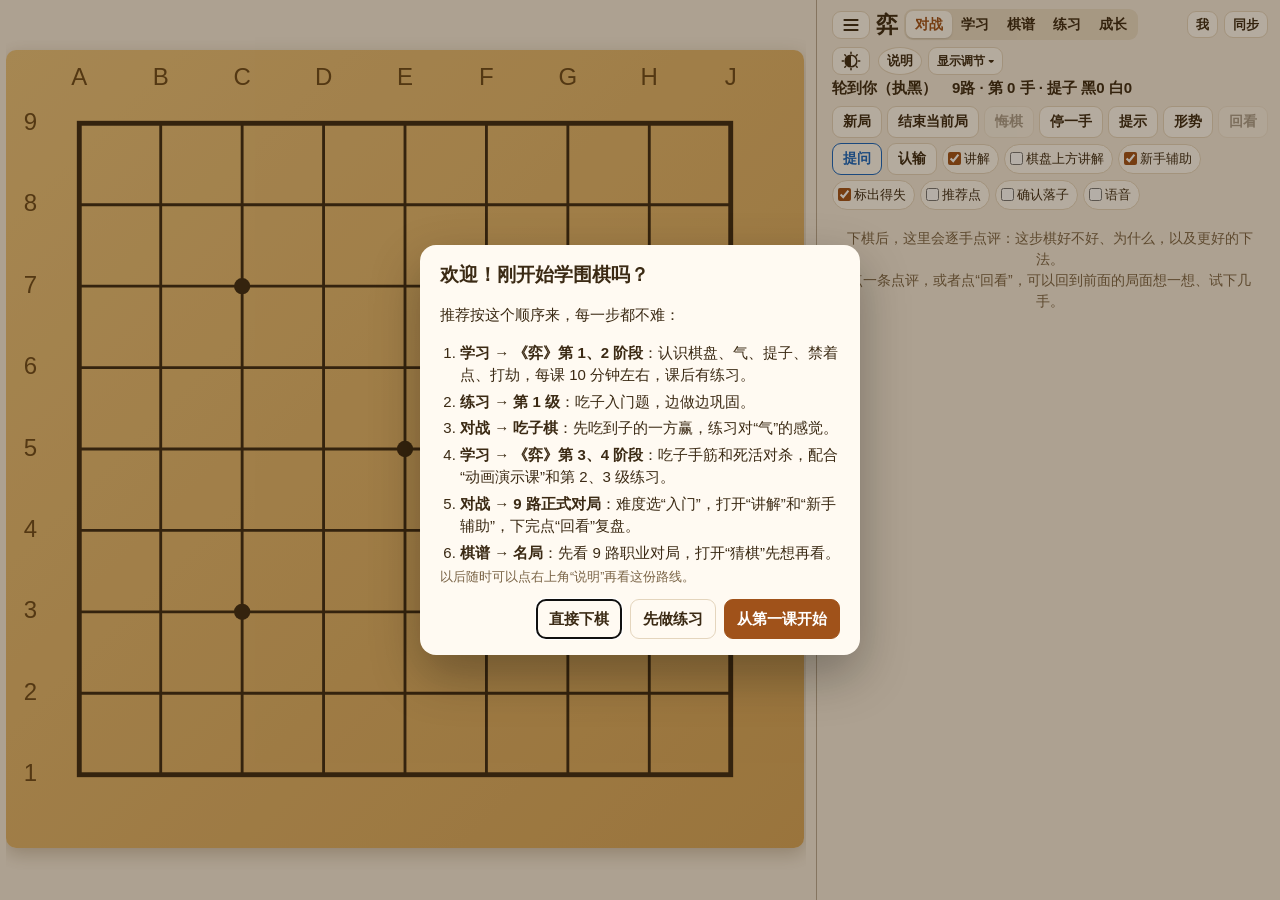
==== commit 2797ab7f: "Publish web from 60195a82d8ed68139ee67d50da3746b163f61035" ====
--- a/index.html
+++ b/index.html
@@ -34,6 +34,7 @@
   </header>
 
   <section id="boardWrap">
+    <div id="boardCoach" role="region" aria-label="棋盘上方讲解" aria-live="polite" tabindex="0" hidden></div>
     <canvas id="board" aria-label="棋盘"></canvas>
   </section>
 
@@ -56,6 +57,7 @@
       <button id="btnAsk" class="ask-btn">提问</button>
       <button id="btnResign">认输</button>
       <label class="chip"><input type="checkbox" id="chkCoach">讲解</label>
+      <label class="chip"><input type="checkbox" id="chkBoardCoach" aria-controls="boardCoach">棋盘上方讲解</label>
       <label class="chip"><input type="checkbox" id="chkHelper">新手辅助</label>
       <label class="chip"><input type="checkbox" id="chkMarks">标出得失</label>
       <label class="chip"><input type="checkbox" id="chkCands">推荐点</label>
@@ -224,6 +226,7 @@
         <li><b>落子</b>：手指按住棋盘会出现半透明的预览子和蓝色十字线，松开即落子。怕点错可以勾选“确认落子”，点两次才落子。</li>
         <li><b>新手辅助</b>：只剩一口气（被叫吃）的棋子会套上红圈；你要下一手会让自己被叫吃的棋时，会先提醒你，再点一次才下。</li>
         <li><b>讲解</b>：每下一手都有点评——最佳 / 好棋 / 可以 / 缓手 / 恶手，原因是什么，下得不好时告诉你更好的下法。</li>
+        <li><b>棋盘上方讲解</b>：开启后，你落子产生的讲解会留在棋盘上方，直到下一次玩家落子的讲解算好。真人对战时，双方落子都会更新讲解。</li>
         <li><b>回看</b>：想回到前面看看、想一想时用。可以一步步往前往后看，还可以在那个局面上“试下”几手，真正的对局不会被改变。看完点“回到当前”继续下。它和“悔棋”不同：悔棋会真的把棋退回去。</li>
         <li><b>提示 / 形势</b>：推荐下一手；显示双方地盘并估算谁领先。</li>
         <li><b>悔棋</b>：真正退回到你的上一手，重新下。</li>
--- a/app.css
+++ b/app.css
@@ -141,6 +141,14 @@
   min-height: 0;
   min-width: 0;
   overflow: hidden;
+}
+#boardCoach {
+  flex: 0 0 auto;
+  width: min(100%, 42rem);
+  max-height: min(10rem, 35%);
+  padding-bottom: 6px;
+  overflow: auto;
+  overscroll-behavior: contain;
 }
 .board-viewport { width: 100%; min-width: 0; min-height: 0; overflow: auto; overscroll-behavior: contain; -webkit-overflow-scrolling: touch; }
 .board-viewport:focus-visible { outline: 2px solid var(--blue); outline-offset: -2px; }
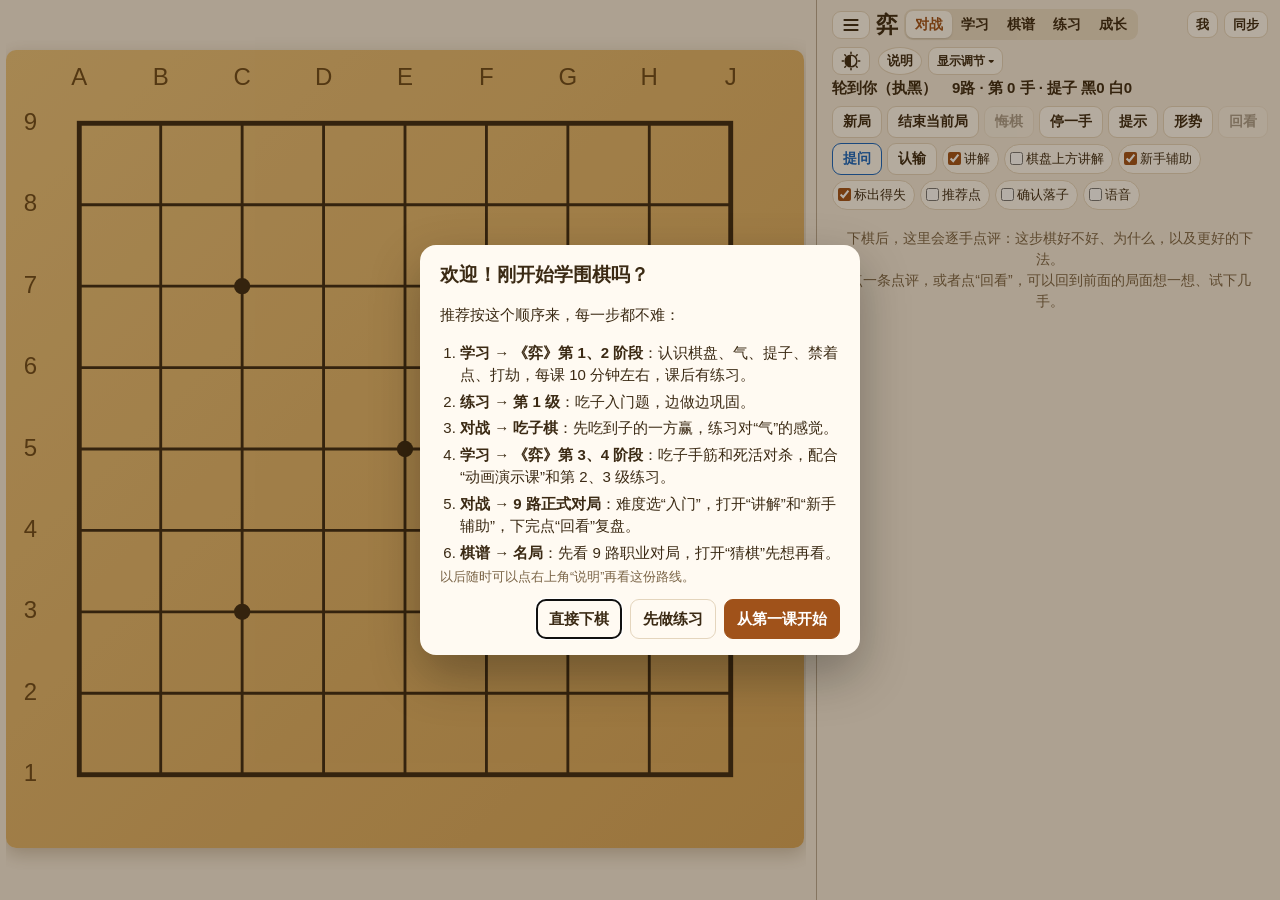
==== commit e684dbad: "Publish web from 2707d48b325bb2c2525ec34edd787443125fba24" ====
--- a/index.html
+++ b/index.html
@@ -31,6 +31,7 @@
     <button id="btnSync" class="small">同步</button>
     <button id="btnTheme" class="small" title="白天 / 夜晚" aria-label="切换白天 / 夜晚"><svg viewBox="0 0 24 24" fill="none" stroke="currentColor" stroke-width="1.8" stroke-linecap="round"><path d="M12 5a7 7 0 0 0 0 14z" fill="currentColor" stroke="none"/><path d="M12 5a7 7 0 0 1 0 14a5 5 0 0 0 0-14z" fill="currentColor" stroke="none" opacity=".35"/><circle cx="12" cy="12" r="7"/><path d="M12 1.5v1.5M12 21v1.5M4.6 4.6l1 1M18.4 18.4l1 1M1.5 12H3M21 12h1.5M4.6 19.4l1-1M18.4 5.6l1-1"/></svg></button>
     <button id="btnHelp" class="small">说明</button>
+    <button id="btnTogglePlayPanel" type="button" class="small" aria-controls="side" aria-expanded="true" hidden>隐藏对战区</button>
   </header>
 
   <section id="boardWrap">
@@ -226,7 +227,8 @@
         <li><b>落子</b>：手指按住棋盘会出现半透明的预览子和蓝色十字线，松开即落子。怕点错可以勾选“确认落子”，点两次才落子。</li>
         <li><b>新手辅助</b>：只剩一口气（被叫吃）的棋子会套上红圈；你要下一手会让自己被叫吃的棋时，会先提醒你，再点一次才下。</li>
         <li><b>讲解</b>：每下一手都有点评——最佳 / 好棋 / 可以 / 缓手 / 恶手，原因是什么，下得不好时告诉你更好的下法。</li>
-        <li><b>棋盘上方讲解</b>：开启后，你落子产生的讲解会留在棋盘上方，直到下一次玩家落子的讲解算好。真人对战时，双方落子都会更新讲解。</li>
+        <li><b>棋盘上方讲解</b>：开启后，对局中会收起原来的逐手讲解，给棋盘腾出空间。玩家落子的讲解会留在棋盘上方，直到下一次玩家落子的讲解算好。关闭此选项、进入回看或结束对局时，可以再次查看原来的讲解。</li>
+        <li><b>隐藏对战区</b>：开启棋盘上方讲解后，可以用顶部按钮收起胜率、对局状态和操作区。用旁边的「显示调节」设置棋盘宽度，点「显示对战区」恢复操作。</li>
         <li><b>回看</b>：想回到前面看看、想一想时用。可以一步步往前往后看，还可以在那个局面上“试下”几手，真正的对局不会被改变。看完点“回到当前”继续下。它和“悔棋”不同：悔棋会真的把棋退回去。</li>
         <li><b>提示 / 形势</b>：推荐下一手；显示双方地盘并估算谁领先。</li>
         <li><b>悔棋</b>：真正退回到你的上一手，重新下。</li>
--- a/app.css
+++ b/app.css
@@ -118,6 +118,25 @@
   .board-pane-handle { width: 1px; height: 100%; }
 }
 
+#app.board-layout-resizable.board-coach-layout {
+  grid-template-rows: auto minmax(0, 1fr) fit-content(16dvh);
+  grid-template-areas: "top" "board" "side";
+}
+.board-coach-layout #coach:empty { display: none; }
+@media (min-aspect-ratio: 1/1) {
+  #app.board-layout-resizable.board-coach-layout {
+    grid-template-columns: minmax(0, 1fr) min(var(--coach-pane-size), clamp(180px, 22vw, 260px));
+    grid-template-rows: auto minmax(0, 1fr);
+    grid-template-areas: "board top" "board side";
+  }
+  .board-coach-layout #top, .board-coach-layout .tabs { flex-wrap: wrap; }
+}
+#app.board-layout-resizable.play-panel-hidden {
+  grid-template-columns: minmax(0, 1fr);
+  grid-template-rows: auto minmax(0, 1fr);
+  grid-template-areas: "top" "board";
+}
+
 #top {
   display: flex;
   align-items: center;
@@ -163,7 +182,7 @@
 .board-display-controls[hidden] { display: none; }
 .board-display-panel { display: flex; flex-wrap: wrap; align-items: center; justify-content: center; gap: 6px; width: 100%; }
 .board-display-panel[hidden] { display: none; }
-#boardDisplayToggle { min-height: 28px; padding: 3px 10px; font-size: 12px; }
+#boardDisplayToggle, #btnTogglePlayPanel { min-height: 28px; padding: 3px 10px; font-size: 12px; }
 @media (max-width: 600px) { .board-display-controls input[type=range] { display: none; } }
 #board {
   display: block;
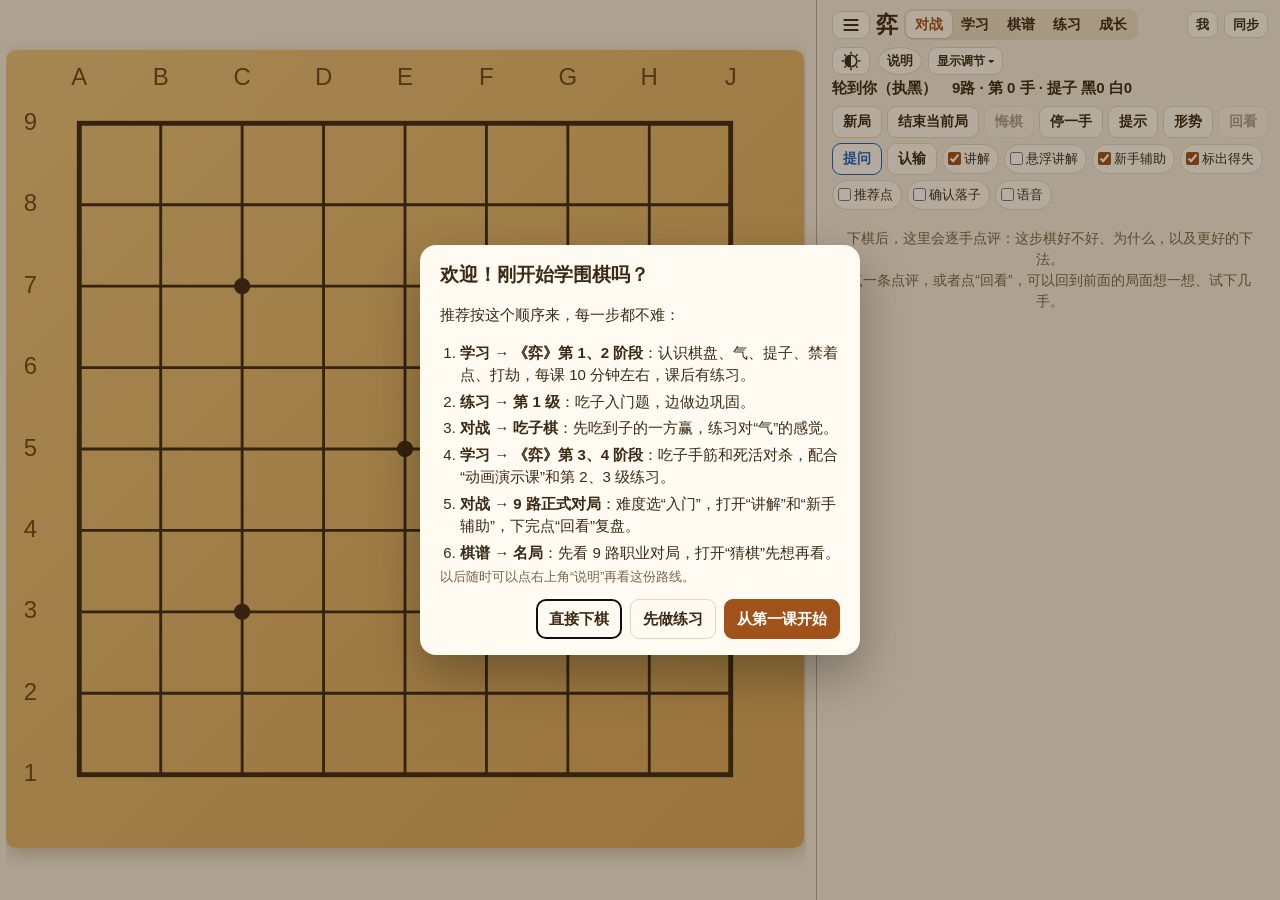
==== commit 4575ee77: "Publish web from 205fd0c0d595101e808b8854b2849e7e95489003" ====
--- a/index.html
+++ b/index.html
@@ -35,9 +35,14 @@
   </header>
 
   <section id="boardWrap">
-    <div id="boardCoach" role="region" aria-label="棋盘上方讲解" aria-live="polite" tabindex="0" hidden></div>
+    <div id="boardCoach" role="region" aria-label="悬浮讲解" aria-live="polite" hidden></div>
     <canvas id="board" aria-label="棋盘"></canvas>
   </section>
+  <div id="boardCoachDisplaySettings" hidden>
+    <label>讲解位置 <select id="boardCoachPosition"><option value="auto">自动</option><option value="top">上方</option><option value="bottom">下方</option></select></label>
+    <label>悬浮字号 <select id="boardCoachFont"><option value="14">小</option><option value="16">中</option><option value="20">大</option><option value="24">特大</option></select></label>
+    <label>讲解背景 <select id="boardCoachBackground"><option value="dark">深色</option><option value="light">浅色</option><option value="translucent">半透明</option></select></label>
+  </div>
 
   <aside id="side">
     <div id="wrBox" hidden>
@@ -58,7 +63,7 @@
       <button id="btnAsk" class="ask-btn">提问</button>
       <button id="btnResign">认输</button>
       <label class="chip"><input type="checkbox" id="chkCoach">讲解</label>
-      <label class="chip"><input type="checkbox" id="chkBoardCoach" aria-controls="boardCoach">棋盘上方讲解</label>
+      <label class="chip"><input type="checkbox" id="chkBoardCoach" aria-controls="boardCoach">悬浮讲解</label>
       <label class="chip"><input type="checkbox" id="chkHelper">新手辅助</label>
       <label class="chip"><input type="checkbox" id="chkMarks">标出得失</label>
       <label class="chip"><input type="checkbox" id="chkCands">推荐点</label>
@@ -227,8 +232,8 @@
         <li><b>落子</b>：手指按住棋盘会出现半透明的预览子和蓝色十字线，松开即落子。怕点错可以勾选“确认落子”，点两次才落子。</li>
         <li><b>新手辅助</b>：只剩一口气（被叫吃）的棋子会套上红圈；你要下一手会让自己被叫吃的棋时，会先提醒你，再点一次才下。</li>
         <li><b>讲解</b>：每下一手都有点评——最佳 / 好棋 / 可以 / 缓手 / 恶手，原因是什么，下得不好时告诉你更好的下法。</li>
-        <li><b>棋盘上方讲解</b>：开启后，对局中会收起原来的逐手讲解，给棋盘腾出空间。玩家落子的讲解会留在棋盘上方，直到下一次玩家落子的讲解算好。关闭此选项、进入回看或结束对局时，可以再次查看原来的讲解。</li>
-        <li><b>隐藏对战区</b>：开启棋盘上方讲解后，可以用顶部按钮收起胜率、对局状态和操作区。用旁边的「显示调节」设置棋盘宽度，点「显示对战区」恢复操作。</li>
+        <li><b>悬浮讲解</b>：对局中用浮层显示玩家最近一次落子的讲解。点浮层可以展开全文；「显示调节」可设置位置、字号和背景。关闭此选项、进入回看或结束对局时，可以再次查看逐手讲解。</li>
+        <li><b>隐藏对战区</b>：开启悬浮讲解后，可以用顶部按钮收起胜率、对局状态和操作区。用旁边的「显示调节」设置棋盘宽度，点「显示对战区」恢复操作。</li>
         <li><b>回看</b>：想回到前面看看、想一想时用。可以一步步往前往后看，还可以在那个局面上“试下”几手，真正的对局不会被改变。看完点“回到当前”继续下。它和“悔棋”不同：悔棋会真的把棋退回去。</li>
         <li><b>提示 / 形势</b>：推荐下一手；显示双方地盘并估算谁领先。</li>
         <li><b>悔棋</b>：真正退回到你的上一手，重新下。</li>
--- a/app.css
+++ b/app.css
@@ -162,13 +162,74 @@
   overflow: hidden;
 }
 #boardCoach {
-  flex: 0 0 auto;
-  width: min(100%, 42rem);
-  max-height: min(10rem, 35%);
-  padding-bottom: 6px;
+  --float-coach-bg: rgba(36, 33, 29, .94);
+  --float-coach-text: #fffaf2;
+  --float-coach-size: 1rem;
+  --float-coach-top: 8px;
+  --float-coach-bottom: auto;
+  --float-coach-detail-top: calc(100% + 4px);
+  --float-coach-detail-bottom: auto;
+  position: absolute;
+  z-index: 2;
+  left: 50%;
+  transform: translateX(-50%);
+  inset-block: var(--float-coach-top) var(--float-coach-bottom);
+  width: max-content;
+  max-width: min(calc(100% - 24px), 42rem);
+  font-size: var(--float-coach-size);
+  color: var(--float-coach-text);
+}
+#boardCoach[data-position="bottom"] {
+  --float-coach-top: auto;
+  --float-coach-bottom: calc(8px + var(--board-controls-height, 0px));
+  --float-coach-detail-top: auto;
+  --float-coach-detail-bottom: calc(100% + 4px);
+}
+@media (max-width: 600px) and (orientation: portrait) {
+  #boardCoach[data-position="auto"] {
+    --float-coach-top: auto;
+    --float-coach-bottom: calc(8px + var(--board-controls-height, 0px));
+    --float-coach-detail-top: auto;
+    --float-coach-detail-bottom: calc(100% + 4px);
+  }
+}
+#boardCoach[data-font="14"] { --float-coach-size: .875rem; }
+#boardCoach[data-font="20"] { --float-coach-size: 1.25rem; }
+#boardCoach[data-font="24"] { --float-coach-size: 1.5rem; }
+#boardCoach[data-background="light"] { --float-coach-bg: rgba(255, 250, 242, .96); --float-coach-text: #2c2114; }
+#boardCoach[data-background="translucent"] { --float-coach-bg: rgba(36, 33, 29, .73); }
+.board-coach-pill, .board-coach-detail {
+  background: var(--float-coach-bg);
+  box-shadow: 0 2px 8px rgba(0, 0, 0, .18);
+}
+.board-coach-pill {
+  display: flex;
+  gap: .5em;
+  align-items: center;
+  justify-content: space-between;
+  margin: 0;
+  padding: .28em .8em;
+  border-radius: 999px;
+  line-height: 1.35;
+}
+summary.board-coach-pill { cursor: pointer; list-style: none; }
+summary.board-coach-pill::-webkit-details-marker { display: none; }
+.board-coach-pill > span:first-child { min-width: 0; overflow: hidden; text-overflow: ellipsis; white-space: nowrap; }
+#boardCoach details[open] summary > span:last-child { transform: rotate(180deg); }
+.board-coach-detail {
+  position: absolute;
+  inset-inline: 0;
+  inset-block: var(--float-coach-detail-top) var(--float-coach-detail-bottom);
+  max-height: min(35dvh, 16rem);
+  border-radius: 12px;
   overflow: auto;
   overscroll-behavior: contain;
 }
+#boardCoach .board-coach-detail .cm { background: transparent; border: 0; font-size: inherit; }
+#boardCoach .board-coach-detail :is(.wr, .note, .better b) { color: inherit; }
+#boardCoachDisplaySettings { display: flex; flex-wrap: wrap; justify-content: center; gap: 6px 10px; width: 100%; }
+#boardCoachDisplaySettings label { display: inline-flex; gap: 4px; align-items: center; }
+#boardCoachDisplaySettings select { font: inherit; color: var(--ink); background: var(--field); border: 1px solid var(--line); border-radius: 6px; padding: 3px; }
 .board-viewport { width: 100%; min-width: 0; min-height: 0; overflow: auto; overscroll-behavior: contain; -webkit-overflow-scrolling: touch; }
 .board-viewport:focus-visible { outline: 2px solid var(--blue); outline-offset: -2px; }
 .board-stage { display: flex; align-items: center; justify-content: center; }
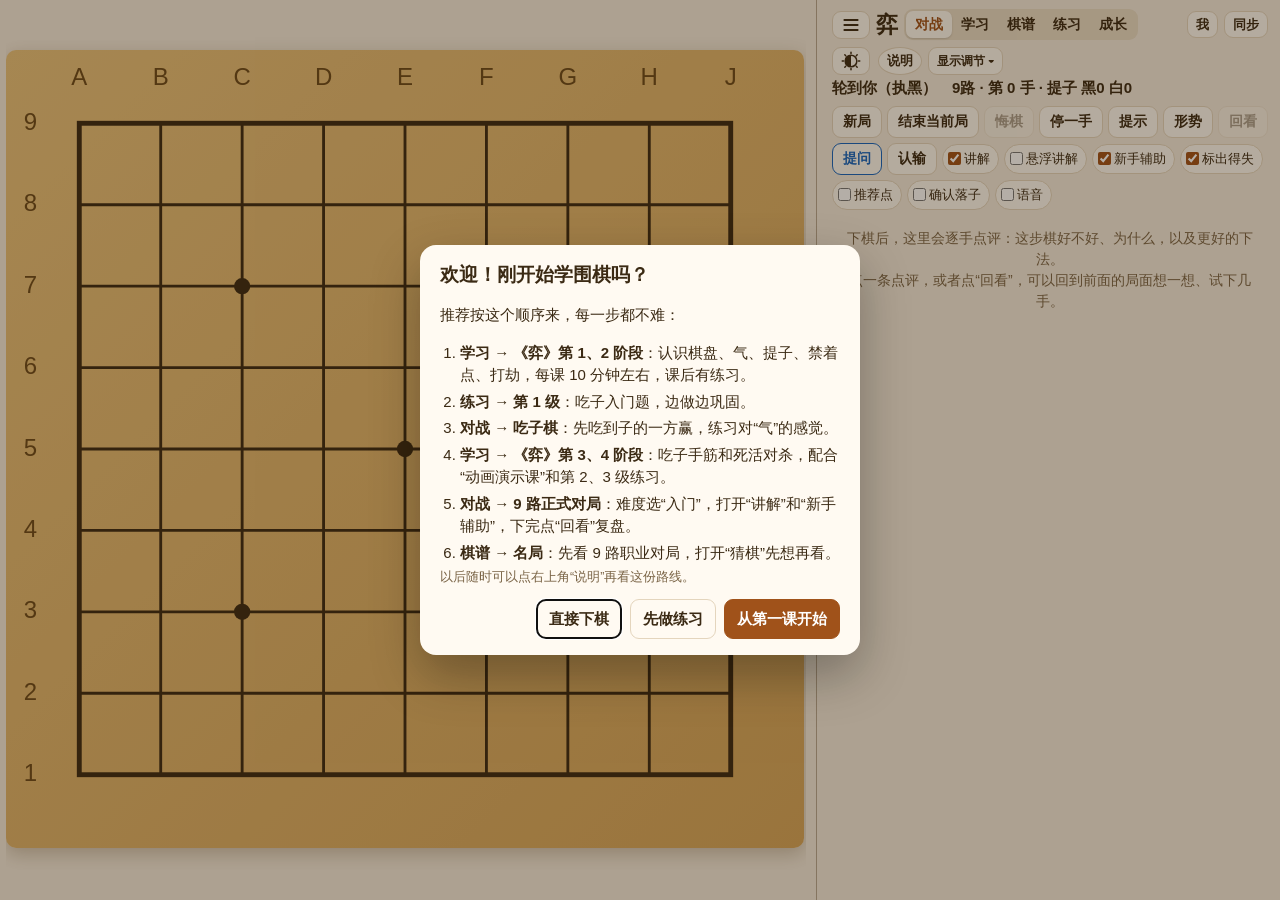
==== commit 3b82982c: "Publish web from 87bcab95c3d731a4d41ef60d50ff4ecbbdc498c7" ====
--- a/index.html
+++ b/index.html
@@ -234,6 +234,7 @@
         <li><b>讲解</b>：每下一手都有点评——最佳 / 好棋 / 可以 / 缓手 / 恶手，原因是什么，下得不好时告诉你更好的下法。</li>
         <li><b>悬浮讲解</b>：对局中用浮层显示玩家最近一次落子的讲解。点浮层可以展开全文；「显示调节」可设置位置、字号和背景。关闭此选项、进入回看或结束对局时，可以再次查看逐手讲解。</li>
         <li><b>隐藏对战区</b>：开启悬浮讲解后，可以用顶部按钮收起胜率、对局状态和操作区。用旁边的「显示调节」设置棋盘宽度，点「显示对战区」恢复操作。</li>
+        <li><b>棋盘下移</b>：在「显示调节」里拖动滑块，把棋盘往下挪，为上方的悬浮讲解留出空间。下移量取决于棋盘下方的可用空间，拖回 0 即可复位。</li>
         <li><b>回看</b>：想回到前面看看、想一想时用。可以一步步往前往后看，还可以在那个局面上“试下”几手，真正的对局不会被改变。看完点“回到当前”继续下。它和“悔棋”不同：悔棋会真的把棋退回去。</li>
         <li><b>提示 / 形势</b>：推荐下一手；显示双方地盘并估算谁领先。</li>
         <li><b>悔棋</b>：真正退回到你的上一手，重新下。</li>
--- a/app.css
+++ b/app.css
@@ -244,7 +244,8 @@
 .board-display-panel { display: flex; flex-wrap: wrap; align-items: center; justify-content: center; gap: 6px; width: 100%; }
 .board-display-panel[hidden] { display: none; }
 #boardDisplayToggle, #btnTogglePlayPanel { min-height: 28px; padding: 3px 10px; font-size: 12px; }
-@media (max-width: 600px) { .board-display-controls input[type=range] { display: none; } }
+.board-position-controls { display: flex; align-items: center; justify-content: center; gap: 6px; width: 100%; }
+@media (max-width: 600px) { .board-display-controls input[type=range]:not(#boardOffsetY) { display: none; } }
 #board {
   display: block;
   touch-action: none;
